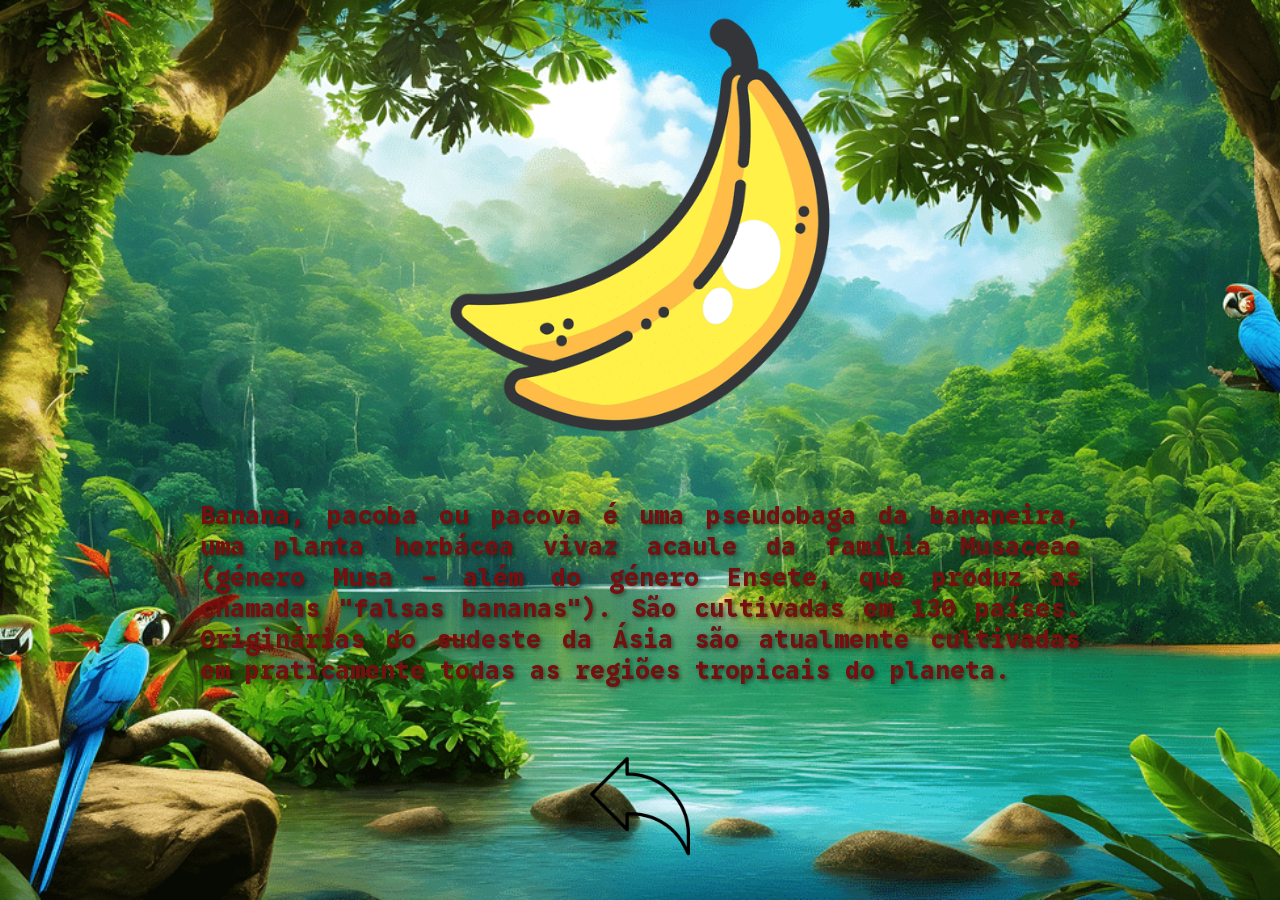
==== ATVIDADE-1/banana.html @ 375eac8a "PassandoDeOutroRepositorio" ====
<!DOCTYPE html>
<html lang="pt-BR">
<head>
    <meta charset="UTF-8">
    <meta name="viewport" content="width=device-width, initial-scale=1.0">
    <title>Banana</title>
    <link rel="stylesheet" href="/ATVIDADE-1/style.css">
</head>
<body>
    <img src="assets/banana.webp" alt="">
    <h1 class="text-banana"">Banana, pacoba ou pacova é uma pseudobaga da bananeira, uma planta herbácea vivaz acaule da família Musaceae (género Musa - além do género Ensete, que produz as chamadas "falsas bananas"). São cultivadas em 130 países. Originárias do sudeste da Ásia são atualmente cultivadas em praticamente todas as regiões tropicais do planeta.
    </h1>
     <button class="button-banana" >
            <a href="index.html" ><img src="assets/voltar.png" alt=""></a>
            
        </button>
</body>
</html>
---- ATVIDADE-1/style.css ----
@import url('https://fonts.googleapis.com/css2?family=Google+Sans+Code:ital,wght@0,300..800;1,300..800&display=swap');
*{
    margin: 0;
    padding: 0;
    box-sizing: border-box;
}

body {
    background-image: url("assets/fundo.jpg");
    background-repeat: no-repeat;
    background-position: center;
    background-size: cover;
    background-attachment: fixed;
}
.img-1 {
    width: 200px;
}
.img-2 {
    width: 200px;
}
.img-3 {
    width: 200px;
}
.img-0 {
    display: flex;
    justify-content: center;
    gap: 80px;
    
}
.img-0 button {
    cursor: pointer;
    padding: 20px;
    border-radius: 20%;
    background-color: transparent;
    border: none; 
}
img{
    display: block;
    margin: 0 auto;
    width: 50vh;
}
h1 {
    font-size: 100px;
    text-align: center;
    color: rgb(117,16,16);
    font-family: 'Google Sans Code', sans-serif;
}
.lista {
    text-decoration: none;
    list-style-type: none;
    text-align: justify;
    font-size: 50px ;
    font-family:'google sans code', sans-serif;
    margin-left: 150px ;
    margin-right: 150px;
    margin-top: 100px;
    margin-bottom: 50px;   
    display: flex;
    justify-content: center;
    gap: 100px;
}
.lista a {
    text-decoration: none;
    color: rgb(117,16,16);
    font-family: 'Google Sans Code', sans-serif;
    padding: 10px;
    -webkit-text-stroke: 2px black;
}
.text-banana {
    text-align: justify;
    font-size: 25px ;
    font-family: 'Google Sans Code', sans-serif;
    margin-left: 200px ;
    margin-right: 200px;
    margin-top: 50px;
    margin-bottom: 50px;   
     text-shadow: 2px 2px 4px rgba(0, 0, 0, 0.5);
}
.text-maca{
    text-align: justify;
    font-size: 25px;
    font-family: 'Google Sans Code', sans-serif;
    margin-left: 200px ;
    margin-right: 200px;
    margin-top: 50px;
    margin-bottom: 50px;   
    text-shadow: 2px 2px 4px rgba(0, 0, 0, 0.5);
}
.text-laranja {
    text-align: justify;
    font-size: 25px ;
    font-family: 'Google Sans Code', sans-serif;
    margin-left: 200px ;
    margin-right: 200px;
    margin-top: 50px;
    margin-bottom: 50px; 
    text-shadow: 2px 2px 4px rgba(0, 0, 0, 0.5);  
}
.button-laranja {
    display: block;
    margin: 0 auto;
    padding: 20px;
    border-radius: 20%;
    background-color: transparent;
    border: none; 
    cursor: pointer;
}
.button-laranja img {
    width: 100px;
}
.button-maca {
    display: block;
    margin: 0 auto;
    padding: 20px;
    border-radius: 20%;
    background-color: transparent;
    border: none; 
    cursor: pointer;
}
.button-maca img {
    width: 100px;
}
.button-banana {
    display: block;
    margin: 0 auto;
    padding: 20px;
    border-radius: 20%;
    background-color: transparent;
    border: none; 
    cursor: pointer;
}
.button-banana img {
    width: 100px;
}
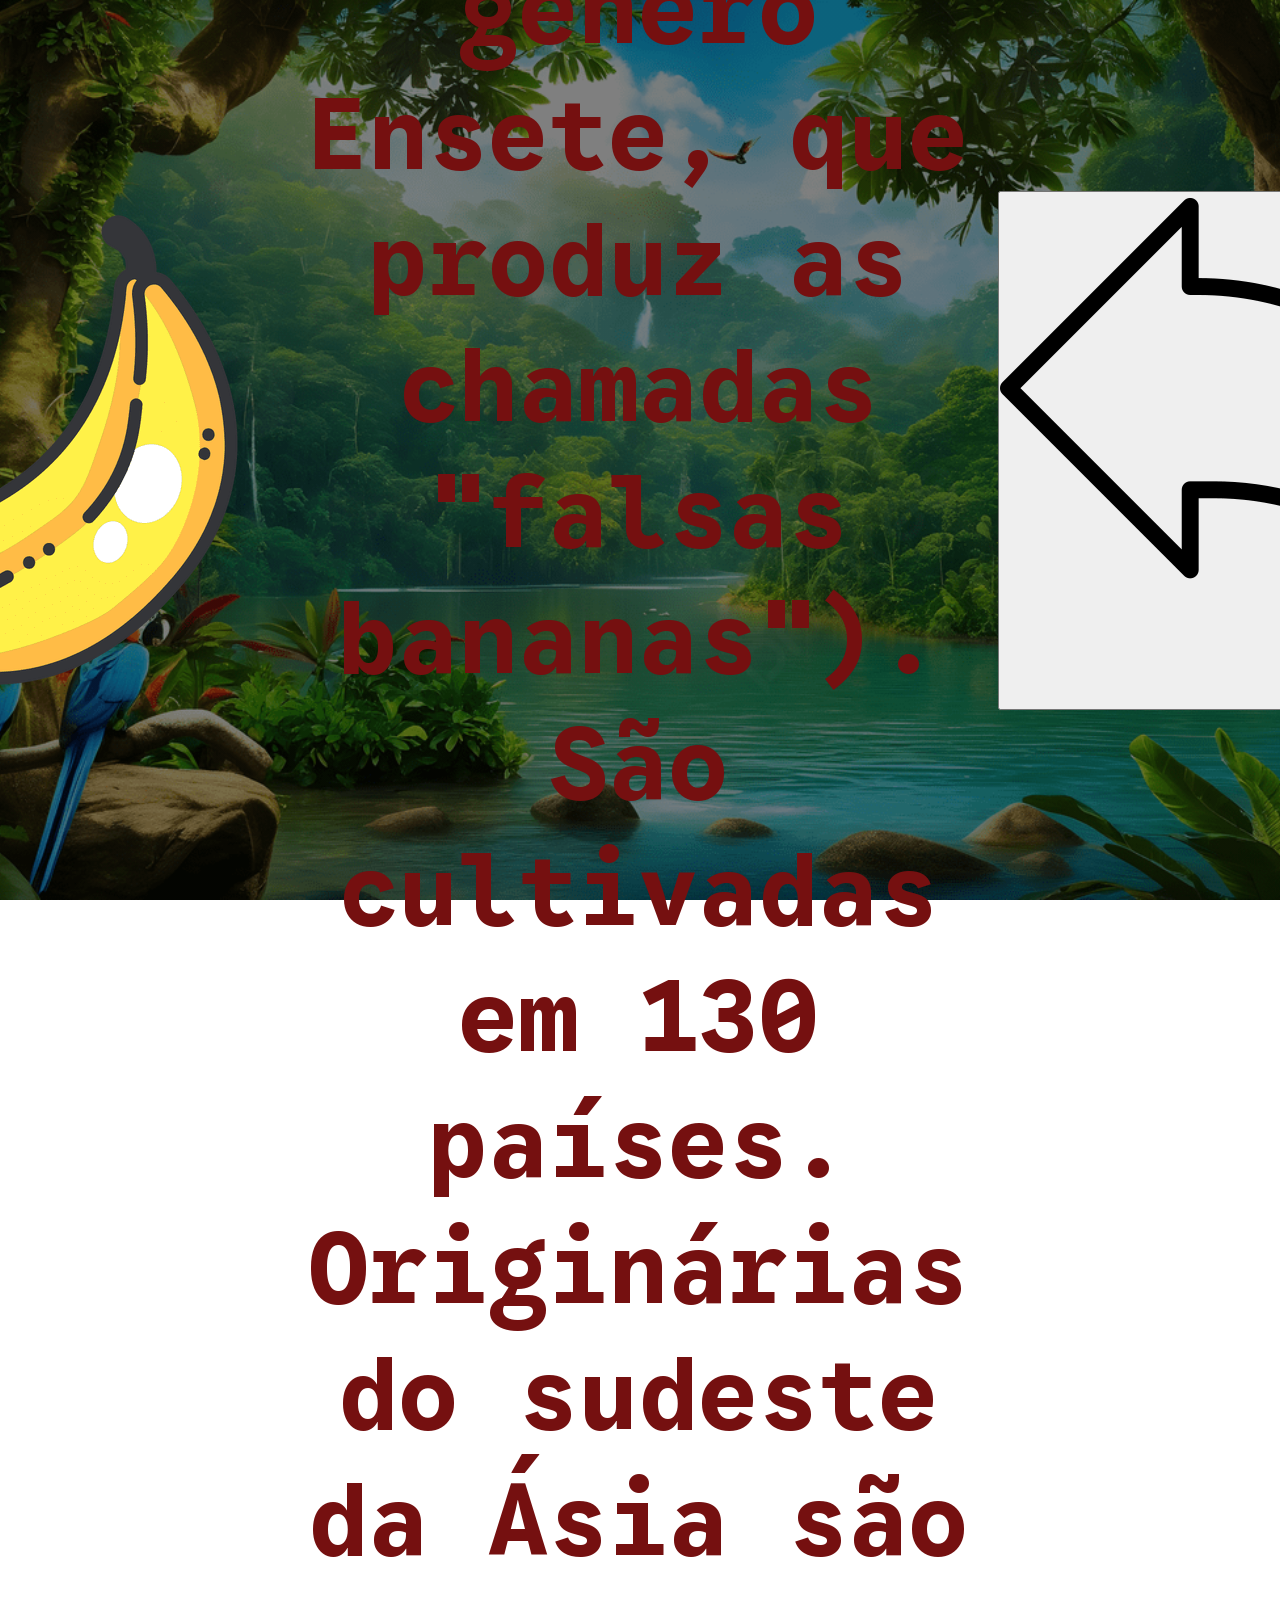
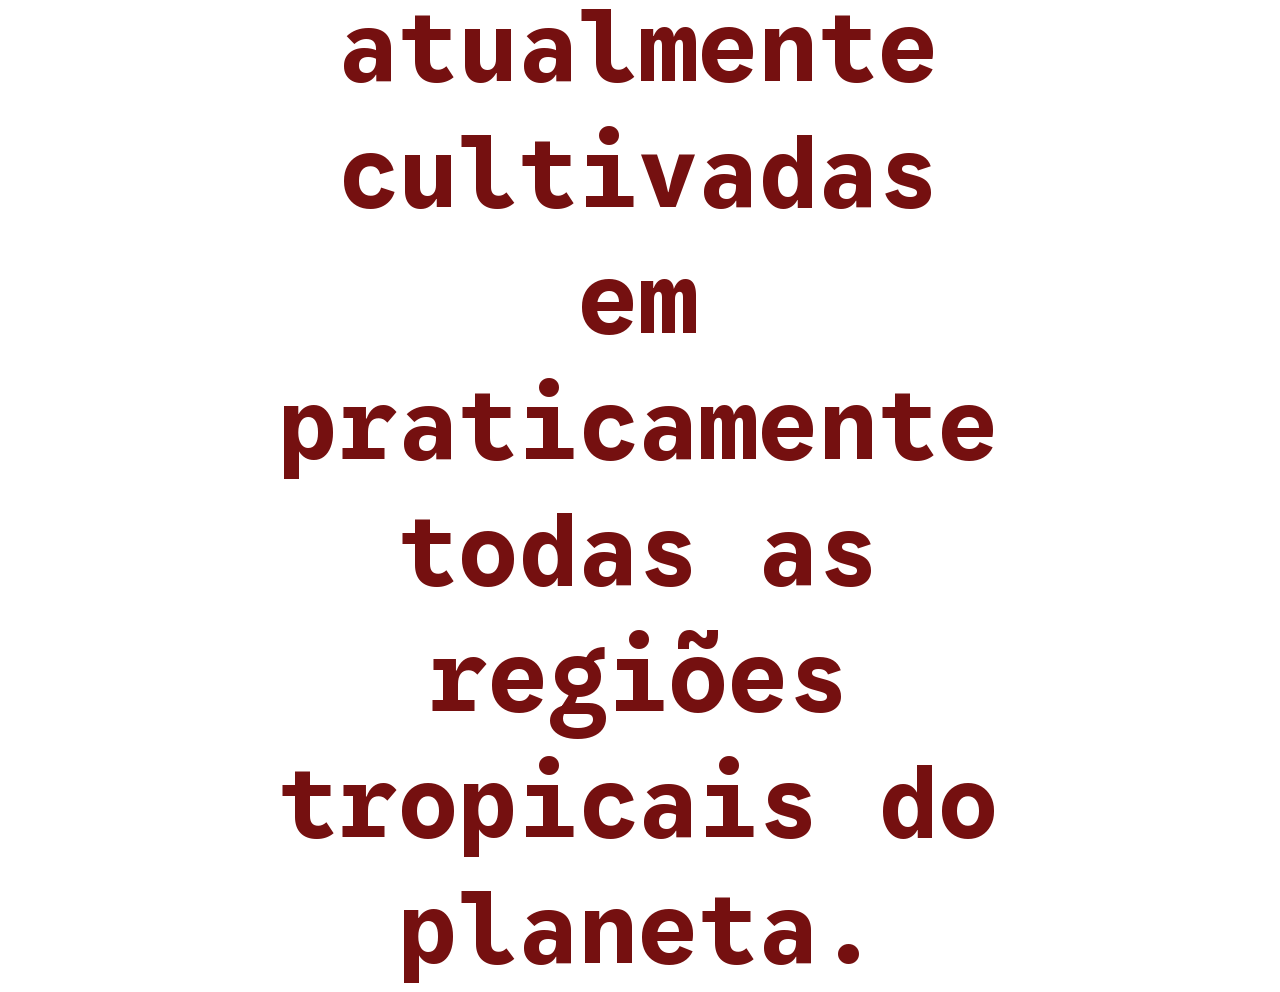
==== commit 29e53054: "Alteração" ====
--- a/ATVIDADE-1/banana.html
+++ b/ATVIDADE-1/banana.html
@@ -7,6 +7,7 @@
     <link rel="stylesheet" href="/ATVIDADE-1/style.css">
 </head>
 <body>
+    
     <img src="assets/banana.webp" alt="">
     <h1 class="text-banana"">Banana, pacoba ou pacova é uma pseudobaga da bananeira, uma planta herbácea vivaz acaule da família Musaceae (género Musa - além do género Ensete, que produz as chamadas "falsas bananas"). São cultivadas em 130 países. Originárias do sudeste da Ásia são atualmente cultivadas em praticamente todas as regiões tropicais do planeta.
     </h1>
@@ -15,4 +16,5 @@
             
         </button>
 </body>
-</html>+</html>
+<p></p>
--- a/ATVIDADE-1/style.css
+++ b/ATVIDADE-1/style.css
@@ -6,11 +6,87 @@
 }
 
 body {
-    background-image: url("assets/fundo.jpg");
+    margin: 0;
+    height: 100vh;
+    display: flex;
+    justify-content: center;  
+    align-items: center; 
+    background-image:linear-gradient(rgba(0,0,0,0.5), rgba(0,0,0,0.5)), url("assets/fundo.jpg");
     background-repeat: no-repeat;
     background-position: center;
     background-size: cover;
     background-attachment: fixed;
+}
+h1 {
+    font-size: 100px;
+    text-align: center;
+    color: rgb(117,16,16);
+    font-family: 'Google Sans Code', sans-serif;
+}
+header {
+    position: flex;
+    width: 949px;
+    height: 109px;
+    justify-content: center;
+    margin: 0;
+    padding: 0;
+    display: flex;
+}
+.img-cesta{
+    display: inline-block;
+    transform-origin: center;
+    float: left;
+    width: 150px;
+    height: 109px;
+}
+nav {
+    transform-origin: center;
+     position: absolute;
+    top: 10%;
+    left: 50%;
+    transform: translate(-50%, -50%);
+    float: left;
+    width: 949px;
+    height: 109px;
+    background: url(assets/fundoNav) top left no-repeat;
+    z-index: 99;
+}
+
+.nav-bar a:hover {
+    transform-origin: center;
+    transform: scale(1.1);
+    box-shadow: 0 8px 20px rgba(0,0,0,0.3);
+}
+.nav-bar a {
+    transform-origin: center;
+    display: inline-block;
+    transition: transform 0.3s ease, box-shadow 0.3s ease;
+    font-size: 50px;
+    text-decoration: none;
+    color: rgb(117,16,16);
+    font-family: 'Google Sans Code', sans-serif;
+    padding: 10px 20px;
+}
+ul {
+    list-style: none;
+}
+li {
+    overflow: visible;
+    display: inline-block;
+    margin-right: 50px;
+    margin-top: 20px;
+}
+li a {
+    font-size: 50px;
+    text-decoration: none;
+    color: rgb(117,16,16);
+    font-family: 'Google Sans Code', sans-serif;
+
+}
+.texto{
+    justify-content: center;
+    text-align: center;
+    margin-right: 350px;
 }
 .img-1 {
     width: 200px;
@@ -25,110 +101,28 @@
     display: flex;
     justify-content: center;
     gap: 80px;
-    
+    margin-right: 400px;
+}
+.img-0 button:hover {
+    transform: scale(1.1);
 }
 .img-0 button {
+    transition: transform 0.3s ease;
     cursor: pointer;
     padding: 20px;
     border-radius: 20%;
     background-color: transparent;
     border: none; 
 }
-img{
-    display: block;
-    margin: 0 auto;
-    width: 50vh;
-}
-h1 {
-    font-size: 100px;
-    text-align: center;
-    color: rgb(117,16,16);
-    font-family: 'Google Sans Code', sans-serif;
-}
-.lista {
-    text-decoration: none;
-    list-style-type: none;
-    text-align: justify;
-    font-size: 50px ;
-    font-family:'google sans code', sans-serif;
-    margin-left: 150px ;
-    margin-right: 150px;
-    margin-top: 100px;
-    margin-bottom: 50px;   
+
+footer {
+    position: absolute;
+    bottom: 0;
+    width: 100%;
+    height: 50px;
+    background-color: rgba(0, 0, 0, 0.5);
+    color: white;
     display: flex;
     justify-content: center;
-    gap: 100px;
-}
-.lista a {
-    text-decoration: none;
-    color: rgb(117,16,16);
-    font-family: 'Google Sans Code', sans-serif;
-    padding: 10px;
-    -webkit-text-stroke: 2px black;
-}
-.text-banana {
-    text-align: justify;
-    font-size: 25px ;
-    font-family: 'Google Sans Code', sans-serif;
-    margin-left: 200px ;
-    margin-right: 200px;
-    margin-top: 50px;
-    margin-bottom: 50px;   
-     text-shadow: 2px 2px 4px rgba(0, 0, 0, 0.5);
-}
-.text-maca{
-    text-align: justify;
-    font-size: 25px;
-    font-family: 'Google Sans Code', sans-serif;
-    margin-left: 200px ;
-    margin-right: 200px;
-    margin-top: 50px;
-    margin-bottom: 50px;   
-    text-shadow: 2px 2px 4px rgba(0, 0, 0, 0.5);
-}
-.text-laranja {
-    text-align: justify;
-    font-size: 25px ;
-    font-family: 'Google Sans Code', sans-serif;
-    margin-left: 200px ;
-    margin-right: 200px;
-    margin-top: 50px;
-    margin-bottom: 50px; 
-    text-shadow: 2px 2px 4px rgba(0, 0, 0, 0.5);  
-}
-.button-laranja {
-    display: block;
-    margin: 0 auto;
-    padding: 20px;
-    border-radius: 20%;
-    background-color: transparent;
-    border: none; 
-    cursor: pointer;
-}
-.button-laranja img {
-    width: 100px;
-}
-.button-maca {
-    display: block;
-    margin: 0 auto;
-    padding: 20px;
-    border-radius: 20%;
-    background-color: transparent;
-    border: none; 
-    cursor: pointer;
-}
-.button-maca img {
-    width: 100px;
-}
-.button-banana {
-    display: block;
-    margin: 0 auto;
-    padding: 20px;
-    border-radius: 20%;
-    background-color: transparent;
-    border: none; 
-    cursor: pointer;
-}
-.button-banana img {
-    width: 100px;
+    align-items: center;
 }
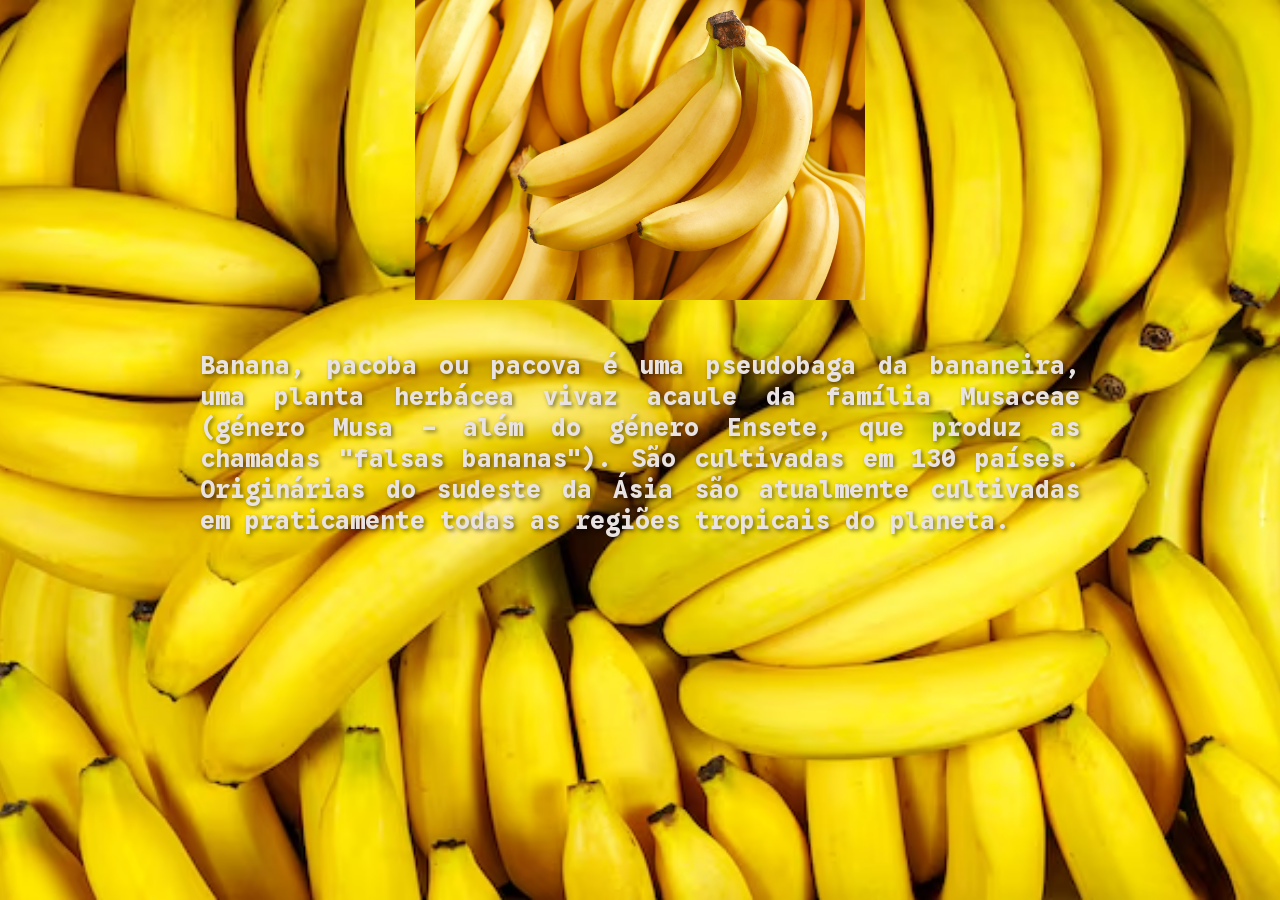
==== commit 12bbfa68: "alteração banana-maça" ====
--- a/ATVIDADE-1/banana.html
+++ b/ATVIDADE-1/banana.html
@@ -6,15 +6,11 @@
     <title>Banana</title>
     <link rel="stylesheet" href="/ATVIDADE-1/style.css">
 </head>
-<body>
+  
+<body class="body-banana">
+    <img src="assets/banana-set.jpeg" alt="">
+    <h1 class="text-banana">Banana, pacoba ou pacova é uma pseudobaga da bananeira, uma planta herbácea vivaz acaule da família Musaceae (género Musa - além do género Ensete, que produz as chamadas "falsas bananas"). São cultivadas em 130 países. Originárias do sudeste da Ásia são atualmente cultivadas em praticamente todas as regiões tropicais do planeta.
+    </h1>
     
-    <img src="assets/banana.webp" alt="">
-    <h1 class="text-banana"">Banana, pacoba ou pacova é uma pseudobaga da bananeira, uma planta herbácea vivaz acaule da família Musaceae (género Musa - além do género Ensete, que produz as chamadas "falsas bananas"). São cultivadas em 130 países. Originárias do sudeste da Ásia são atualmente cultivadas em praticamente todas as regiões tropicais do planeta.
-    </h1>
-     <button class="button-banana" >
-            <a href="index.html" ><img src="assets/voltar.png" alt=""></a>
-            
-        </button>
 </body>
-</html>
-<p></p>+</html>
--- a/ATVIDADE-1/style.css
+++ b/ATVIDADE-1/style.css
@@ -6,87 +6,11 @@
 }
 
 body {
-    margin: 0;
-    height: 100vh;
-    display: flex;
-    justify-content: center;  
-    align-items: center; 
-    background-image:linear-gradient(rgba(0,0,0,0.5), rgba(0,0,0,0.5)), url("assets/fundo.jpg");
+    background-image: url("assets/fundo.jpg");
     background-repeat: no-repeat;
     background-position: center;
     background-size: cover;
     background-attachment: fixed;
-}
-h1 {
-    font-size: 100px;
-    text-align: center;
-    color: rgb(117,16,16);
-    font-family: 'Google Sans Code', sans-serif;
-}
-header {
-    position: flex;
-    width: 949px;
-    height: 109px;
-    justify-content: center;
-    margin: 0;
-    padding: 0;
-    display: flex;
-}
-.img-cesta{
-    display: inline-block;
-    transform-origin: center;
-    float: left;
-    width: 150px;
-    height: 109px;
-}
-nav {
-    transform-origin: center;
-     position: absolute;
-    top: 10%;
-    left: 50%;
-    transform: translate(-50%, -50%);
-    float: left;
-    width: 949px;
-    height: 109px;
-    background: url(assets/fundoNav) top left no-repeat;
-    z-index: 99;
-}
-
-.nav-bar a:hover {
-    transform-origin: center;
-    transform: scale(1.1);
-    box-shadow: 0 8px 20px rgba(0,0,0,0.3);
-}
-.nav-bar a {
-    transform-origin: center;
-    display: inline-block;
-    transition: transform 0.3s ease, box-shadow 0.3s ease;
-    font-size: 50px;
-    text-decoration: none;
-    color: rgb(117,16,16);
-    font-family: 'Google Sans Code', sans-serif;
-    padding: 10px 20px;
-}
-ul {
-    list-style: none;
-}
-li {
-    overflow: visible;
-    display: inline-block;
-    margin-right: 50px;
-    margin-top: 20px;
-}
-li a {
-    font-size: 50px;
-    text-decoration: none;
-    color: rgb(117,16,16);
-    font-family: 'Google Sans Code', sans-serif;
-
-}
-.texto{
-    justify-content: center;
-    text-align: center;
-    margin-right: 350px;
 }
 .img-1 {
     width: 200px;
@@ -101,28 +25,160 @@
     display: flex;
     justify-content: center;
     gap: 80px;
-    margin-right: 400px;
-}
-.img-0 button:hover {
-    transform: scale(1.1);
+    
 }
 .img-0 button {
-    transition: transform 0.3s ease;
     cursor: pointer;
     padding: 20px;
     border-radius: 20%;
     background-color: transparent;
     border: none; 
 }
+img{
+    display: block;
+    margin: 0 auto;
+    width: 50vh;
+}
+h1 {
+    font-size: 100px;
+    text-align: right;
+    color: rgb(233, 226, 226);
+    font-family: 'Google Sans Code', sans-serif;
+}
 
-footer {
-    position: absolute;
-    bottom: 0;
-    width: 100%;
-    height: 50px;
-    background-color: rgba(0, 0, 0, 0.5);
-    color: white;
+.lista {
+    text-decoration: none;
+    list-style-type: none;
+    text-align: justify;
+    font-size: 50px ;
+    font-family:'google sans code', sans-serif;
+    margin-left: 150px ;
+    margin-right: 150px;
+    margin-top: 100px;
+    margin-bottom: 50px;   
     display: flex;
     justify-content: center;
-    align-items: center;
+    gap: 100px;
+}
+.lista a {
+    text-decoration: none;
+    color: rgb(117,16,16);
+    font-family: 'Google Sans Code', sans-serif;
+    padding: 10px;
+    -webkit-text-stroke: 2px black;
+}
+.text-banana {
+    text-align: justify;
+    font-size: 25px ;
+    font-family: 'Google Sans Code', sans-serif;
+    margin-left: 200px ;
+    margin-right: 200px;
+    margin-top: 50px;
+    margin-bottom: 50px;   
+     text-shadow: 2px 2px 4px rgba(0, 0, 0, 0.5);
+}
+.text-maca{
+    text-align: justify;
+    font-size: 29px;
+    font-family: 'Google Sans Code', sans-serif;
+    margin-left: 200px ;
+    margin-right: 200px;
+    margin-top: 50px;
+    margin-bottom: 50px;   
+    text-shadow: 2px 2px 4px rgba(0, 0, 0, 0.5);
+}
+.text-laranja {
+    text-align: justify;
+    font-size: 25px ;
+    font-family: 'Google Sans Code', sans-serif;
+    margin-left: 200px ;
+    margin-right: 200px;
+    margin-top: 50px;
+    margin-bottom: 50px; 
+    text-shadow: 2px 2px 4px rgba(0, 0, 0, 0.5);  
+}
+.button-laranja {
+    display: block;
+    margin: 0 auto;
+    padding: 20px;
+    border-radius: 20%;
+    background-color: transparent;
+    border: none; 
+    cursor: pointer;
+}
+.button-laranja img {
+    width: 100px;
+}
+.button-maca {
+    text-align: justify;
+    font-size: 25px;
+    margin-left: 700px ;
+    background-color: transparent;
+    color: rgb(255, 0, 0);
+    font-family: 'Google Sans Code', sans-serif;
+    display: block;
+    border: none;
+    cursor: pointer;
+}
+.button-maca img {
+    width: 100px;
+}
+.container-maca {
+    float: left;
+    width: 50px;
+}
+.button-banana {
+    display: block;
+    margin: 0 auto;
+    padding: 20px;
+    border-radius: 20%;
+    background-color: transparent;
+    border: none; 
+    cursor: pointer;
+}
+.button-banana img {
+    width: 100px;
+}
+
+.button-seta {
+    display: block;
+    margin-left: 880px;
+    padding: 20px;
+    border-radius: 20%;
+    background-color: transparent;
+    border: none;
+    cursor: pointer;
+}
+.button-seta img {
+    width: 100px;
+}
+
+.container {
+    display: flex;
+    justify-content: center;
+    gap: 80px;
+    margin-top: 50px;
+}
+
+.img-fundo-maca{
+    width: 50%;
+    border-radius: 100px;
+
+    height: auto;
+}
+
+.body-maca {
+    background-image: url("assets/Maças-fatiadas.jpg");
+    background-repeat: no-repeat;
+    background-position: center;
+    background-size: cover;
+    background-attachment: fixed;
+}
+
+.body-banana {
+    background-image: url("assets/fundo-pedaços-de-banana.avif");
+    background-repeat: no-repeat;
+    background-position: center;
+    background-size: cover;
+    background-attachment: fixed;
 }
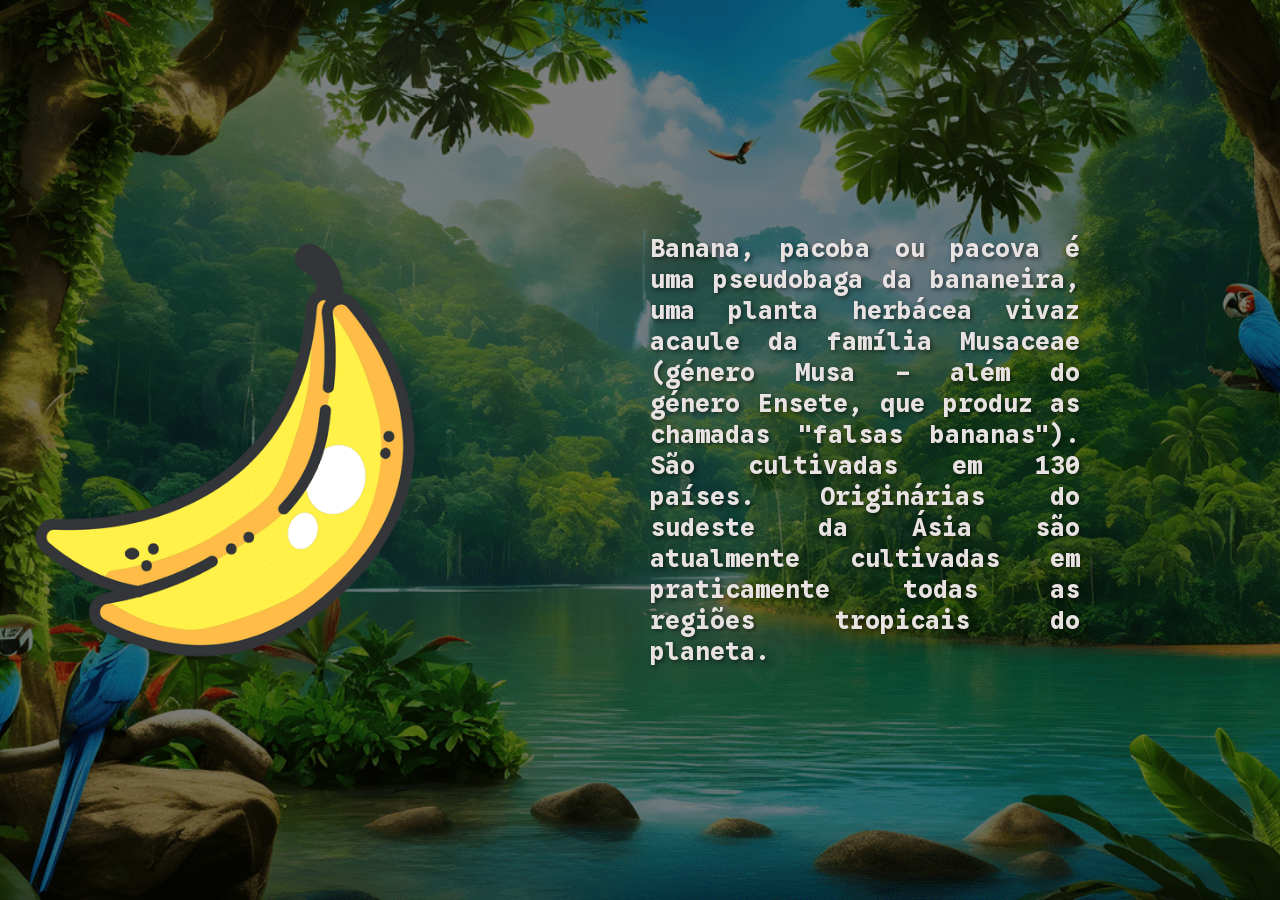
==== commit 4824a8d1: "alteração maça-banana" ====
--- a/ATVIDADE-1/banana.html
+++ b/ATVIDADE-1/banana.html
@@ -6,11 +6,15 @@
     <title>Banana</title>
     <link rel="stylesheet" href="/ATVIDADE-1/style.css">
 </head>
-  
-<body class="body-banana">
-    <img src="assets/banana-set.jpeg" alt="">
+
+
+<body>
+    
+    <img src="assets/banana.webp" alt="">
     <h1 class="text-banana">Banana, pacoba ou pacova é uma pseudobaga da bananeira, uma planta herbácea vivaz acaule da família Musaceae (género Musa - além do género Ensete, que produz as chamadas "falsas bananas"). São cultivadas em 130 países. Originárias do sudeste da Ásia são atualmente cultivadas em praticamente todas as regiões tropicais do planeta.
+
     </h1>
     
 </body>
-</html>+</html>
+<p></p>
--- a/ATVIDADE-1/style.css
+++ b/ATVIDADE-1/style.css
@@ -6,12 +6,88 @@
 }
 
 body {
-    background-image: url("assets/fundo.jpg");
+    margin: 0;
+    height: 100vh;
+    display: flex;
+    justify-content: center;  
+    align-items: center; 
+    background-image:linear-gradient(rgba(0,0,0,0.5), rgba(0,0,0,0.5)), url("assets/fundo.jpg");
     background-repeat: no-repeat;
     background-position: center;
     background-size: cover;
     background-attachment: fixed;
 }
+h1 {
+    font-size: 100px;
+    text-align: center;
+    color: rgb(117,16,16);
+    font-family: 'Google Sans Code', sans-serif;
+}
+header {
+    position: flex;
+    width: 949px;
+    height: 109px;
+    justify-content: center;
+    margin: 0;
+    padding: 0;
+    display: flex;
+}
+.img-cesta{
+    display: inline-block;
+    transform-origin: center;
+    float: left;
+    width: 150px;
+    height: 109px;
+}
+nav {
+    transform-origin: center;
+     position: absolute;
+    top: 10%;
+    left: 50%;
+    transform: translate(-50%, -50%);
+    float: left;
+    width: 949px;
+    height: 109px;
+    background: url(assets/fundoNav) top left no-repeat;
+    z-index: 99;
+}
+
+.nav-bar a:hover {
+    transform-origin: center;
+    transform: scale(1.1);
+    box-shadow: 0 8px 20px rgba(0,0,0,0.3);
+}
+.nav-bar a {
+    transform-origin: center;
+    display: inline-block;
+    transition: transform 0.3s ease, box-shadow 0.3s ease;
+    font-size: 50px;
+    text-decoration: none;
+    color: rgb(117,16,16);
+    font-family: 'Google Sans Code', sans-serif;
+    padding: 10px 20px;
+}
+ul {
+    list-style: none;
+}
+li {
+    overflow: visible;
+    display: inline-block;
+    margin-right: 50px;
+    margin-top: 20px;
+}
+li a {
+    font-size: 50px;
+    text-decoration: none;
+    color: rgb(117,16,16);
+    font-family: 'Google Sans Code', sans-serif;
+
+}
+.texto{
+    justify-content: center;
+    text-align: center;
+    margin-right: 350px;
+}
 .img-1 {
     width: 200px;
 }
@@ -25,9 +101,13 @@
     display: flex;
     justify-content: center;
     gap: 80px;
-    
+    margin-right: 400px;
+}
+.img-0 button:hover {
+    transform: scale(1.1);
 }
 .img-0 button {
+    transition: transform 0.3s ease;
     cursor: pointer;
     padding: 20px;
     border-radius: 20%;
@@ -181,4 +261,16 @@
     background-position: center;
     background-size: cover;
     background-attachment: fixed;
+}
+
+footer {
+    position: absolute;
+    bottom: 0;
+    width: 100%;
+    height: 50px;
+    background-color: rgba(0, 0, 0, 0.5);
+    color: white;
+    display: flex;
+    justify-content: center;
+    align-items: center;
 }
